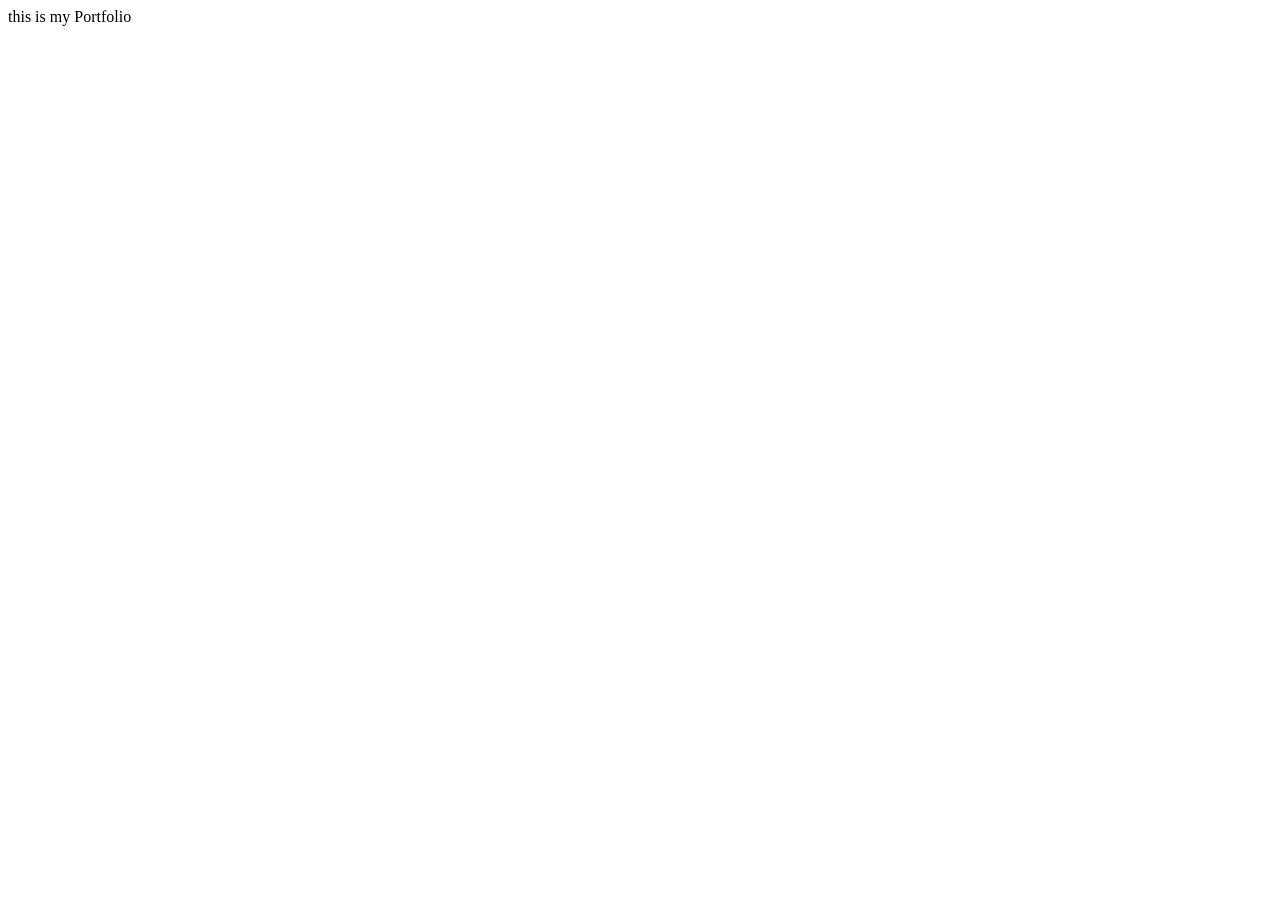
==== index.html @ f2a90fbe "Add files via upload" ====
<!DOCTYPE html>
<html lang= "en">
<head>
    <meta charset = "UTF-8">
    <meta http-equiv="X-UA-Compatible" content="IE=edge">
    <meta name="viewport" content="width=device-width, initial-scale=1.0">
    <title>My Portfolio</title>
</head>
<body>
    <hi>this is my Portfolio</hi>
</body>
</html>
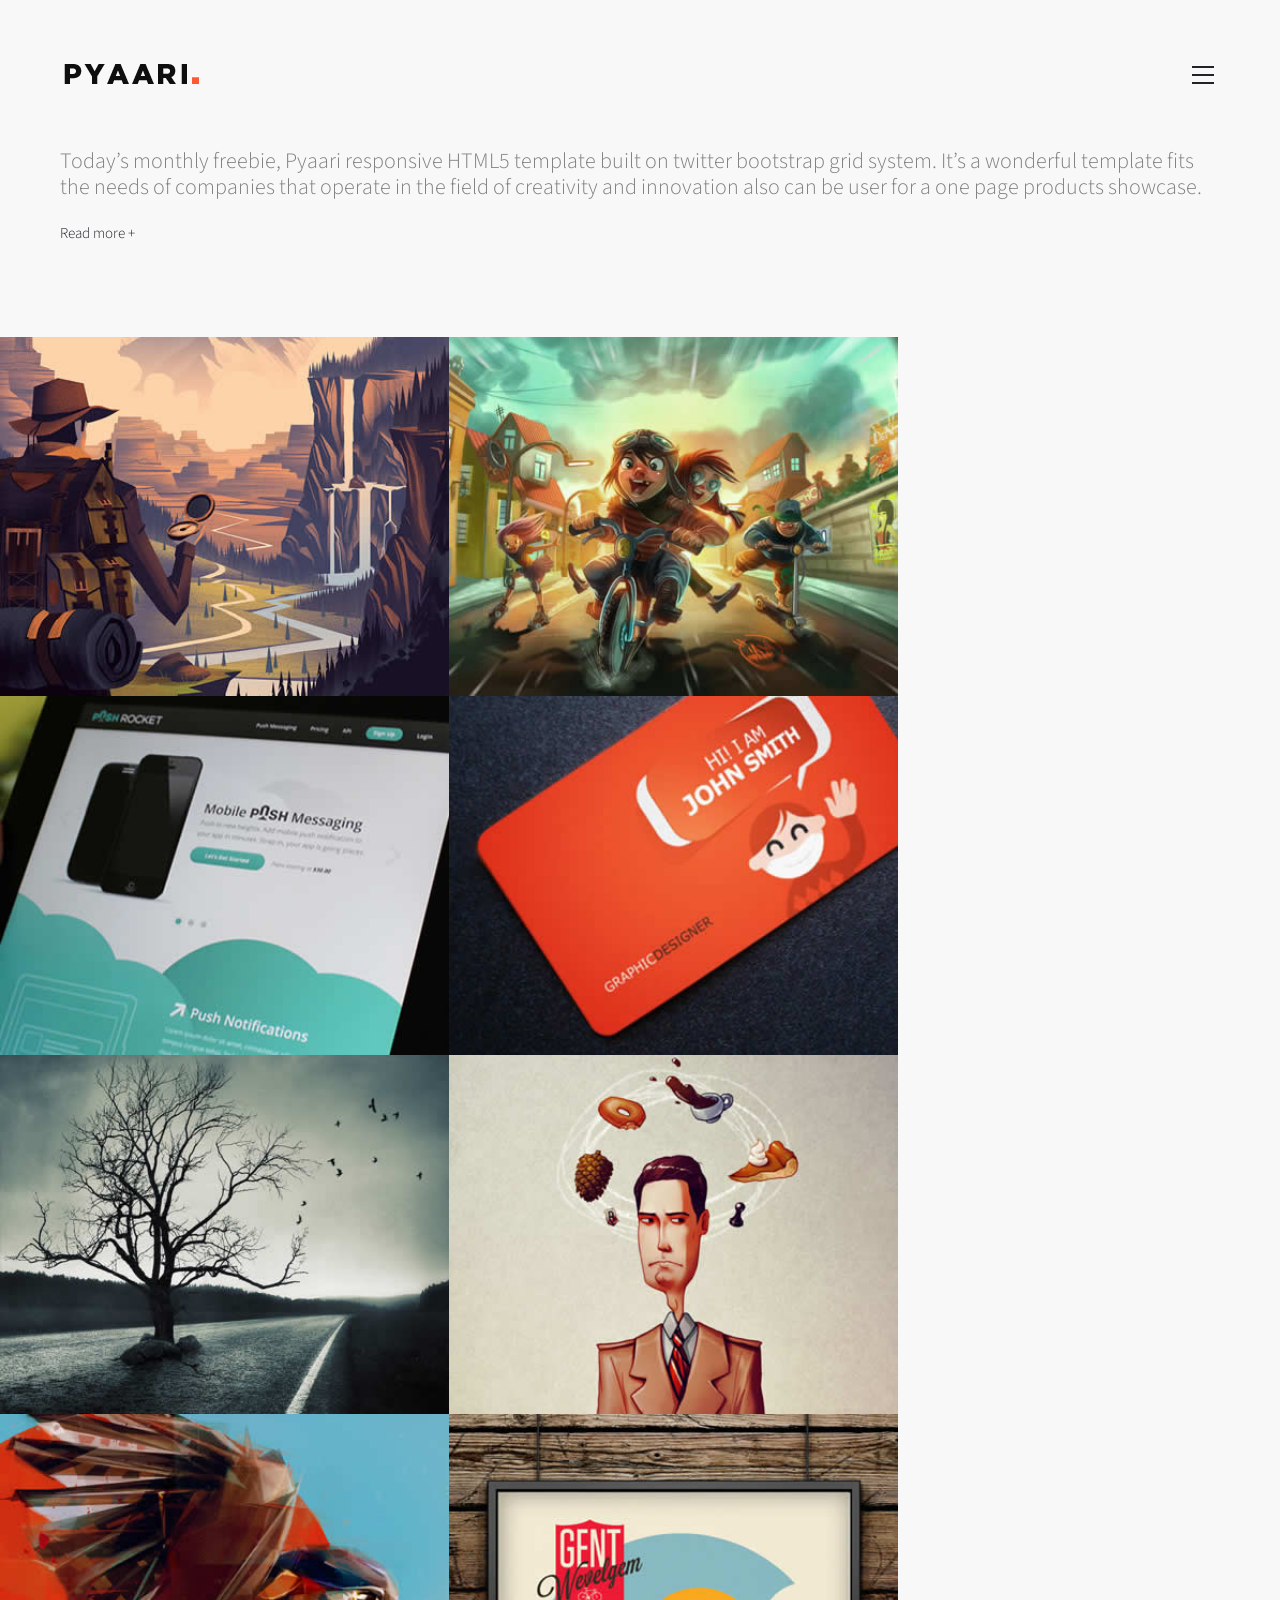
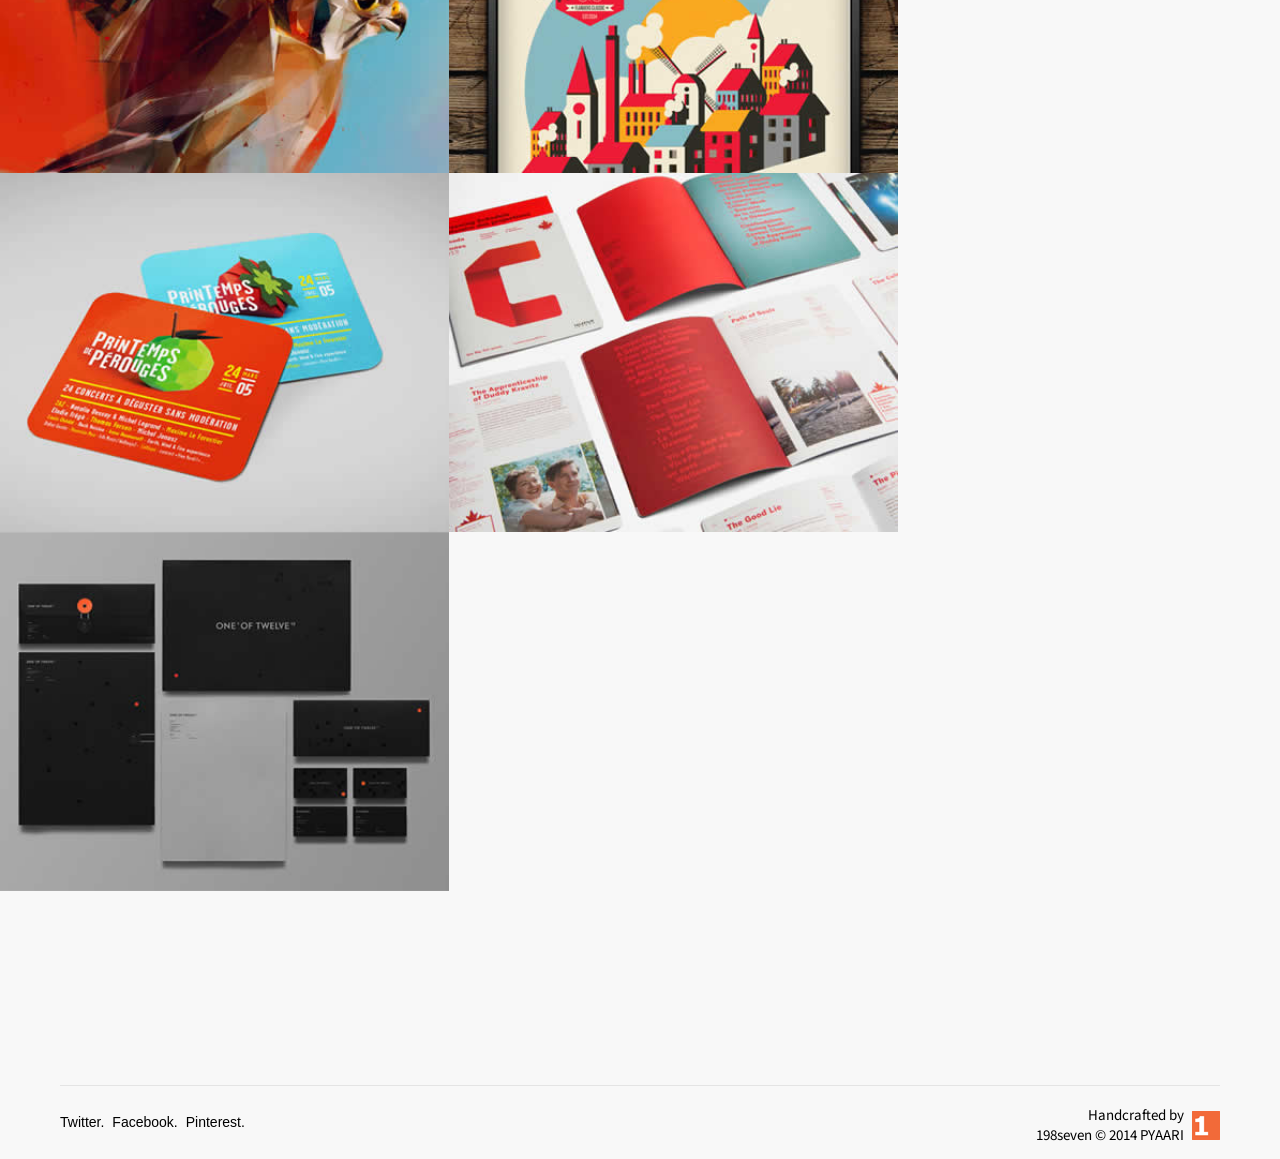
==== commit 8fbdbf0c: "Add files via upload" ====
--- a/index.html
+++ b/index.html
@@ -1,12 +1,121 @@
-<!DOCTYPE html>
-<html lang= "en">
-<head>
-    <meta charset = "UTF-8">
-    <meta http-equiv="X-UA-Compatible" content="IE=edge">
-    <meta name="viewport" content="width=device-width, initial-scale=1.0">
-    <title>My Portfolio</title>
-</head>
-<body>
-    <hi>this is my Portfolio</hi>
-</body>
+<!DOCTYPE html>
+<html class="no-js">
+<head>
+
+
+    <!-- Meta info -->
+    <meta http-equiv="Content-Type" content="text/html;charset=utf-8">
+    <meta name="viewport" content="width=device-width, initial-scale=1.0">
+    <title>Pyaari Free Website HTML Template - By 198seven</title>
+    <meta content="" name="description">
+    <meta name="author" content="">
+    <meta name="format-detection" content="">
+
+    <!-- Styles -->
+    <link href='http://fonts.googleapis.com/css?family=Source+Sans+Pro:300,400,600' rel='stylesheet' type='text/css'>
+    <link href="styles/main.css" rel="stylesheet" media="screen, print" type="text/css">
+    <script src="lib/modernizr-2.6.2.js"></script>
+</head>
+<body>
+    <div id="container" style="left: 0px;">
+        <section id="content">
+            
+<header>
+    <div id="pfd">
+        <a href="index.html">
+            <img src="images/pyaari-logo.png" alt="Pyaari Website - For Website and Graphic Designers">
+        </a>
+    </div>
+    <div id="preamble" class="home">
+        <div class="preamble">
+	<h1>
+		Today’s monthly freebie, Pyaari responsive HTML5 template built on twitter bootstrap grid system. It’s a wonderful template fits the needs of companies that operate in the field of creativity and innovation also can be user for a one page products showcase.</h1>
+	<p class="em" style="display: none;">
+		If you are interested in contributing to this site and have something you would like to share by writing an article or offering freebies, please don’t hesitate to <a href="mailto:contact@198seven.com">write me an email</a></p>
+	<a class="read-more" href="#">Read more +</a></div>
+<p>&nbsp;
+	</p>
+
+    </div>
+</header>
+<div id="our-work">
+    <ul>
+<li><a href="project-detail-page.html"><img src="images/work/project-1.jpg" alt="Pyaari"><div class="overlay"><summary><h2>198seven</h2><h3>Pencil work, Adobe illustrator</h3></summary><div class="loves"><span>77</span></div></div></a></li>
+<li><a href="project-detail-page.html"><img src="images/work/project-2.jpg" alt="Pyaari"><div class="overlay"><summary><h2>Chaosina</h2><h3>Identity, Website &amp; Photography</h3></summary><div class="loves"><span>22</span></div></div></a></li>
+<li><a href="project-detail-page.html"><img src="images/work/project-3.jpg" alt="Pyaari"><div class="overlay"><summary><h2>198seven</h2><h3>Website &amp; Brandind</h3></summary><div class="loves"><span>12</span></div></div></a></li>
+<li><a href="project-detail-page.html"><img src="images/work/project-4.jpg" alt="Pyaari"><div class="overlay"><summary><h2>Illustration</h2><h3>Pencil work, Adobe illustrator</h3></summary><div class="loves"><span>77</span></div></div></a></li>
+<li><a href="project-detail-page.html"><img src="images/work/project-5.jpg" alt="Pyaari"><div class="overlay"><summary><h2>Chaosina</h2><h3>Identity, Website &amp; Photography</h3></summary><div class="loves"><span>22</span></div></div></a></li>
+<li><a href="project-detail-page.html"><img src="images/work/project-7.jpg" alt="Pyaari"><div class="overlay"><summary><h2>198seven</h2><h3>Website &amp; Brandind</h3></summary><div class="loves"><span>12</span></div></div></a></li><br>
+<li><a href="project-detail-page.html"><img src="images/work/project-8.jpg" alt="Pyaari"><div class="overlay"><summary><h2>Illustration</h2><h3>Pencil work, Adobe illustrator</h3></summary><div class="loves"><span>77</span></div></div></a></li>
+<li><a href="project-detail-page.html"><img src="images/work/project-9.jpg" alt="Pyaari"><div class="overlay"><summary><h2>Chaosina</h2><h3>Identity, Website &amp; Photography</h3></summary><div class="loves"><span>22</span></div></div></a></li>
+<li><a href="project-detail-page.html"><img src="images/work/project-10.jpg" alt="Pyaari"><div class="overlay"><summary><h2>198seven</h2><h3>Website &amp; Brandind</h3></summary><div class="loves"><span>12</span></div></div></a></li>
+<li><a href="project-detail-page.html"><img src="images/work/project-11.jpg" alt="Pyaari"><div class="overlay"><summary><h2>Chaosina</h2><h3>Identity, Website &amp; Photography</h3></summary><div class="loves"><span>22</span></div></div></a></li>
+<li><a href="project-detail-page.html"><img src="images/work/project-6.jpg" alt="Pyaari"><div class="overlay"><summary><h2>198seven</h2><h3>Website &amp; Brandind</h3></summary><div class="loves"><span>12</span></div></div></a></li>
+
+</ul>
+</div>
+</section>
+
+       <footer id="msf">
+            <div class="wrapper">
+                <ul id="lets-be-social">
+                    <li>
+                        <a href="https://twitter.com/198sevenblog" rel="external" target="_blank" title="Follow 198seven on Twitter">Twitter.</a>
+                    </li>
+                    <li>
+                        <a href="https://www.facebook.com/198sevenblog" rel="external" target="_blank" title="Be 198seven Facebook friend">Facebook.</a>
+                    </li>
+                    <li>
+                        <a href="http://www.pinterest.com/198seven" rel="external" target="_blank" title="My Pinterest pins">Pinterest.</a>
+                    </li>
+                </ul>
+                
+                <div id="legal">
+                	<span>Handcrafted by<br>198seven &copy; 2014 PYAARI</span>
+                </div>
+                
+            </div><!-- wrapper -->
+        </footer><!-- footer -->
+    </div><!-- container -->
+    
+    
+    <nav id="toc">
+        <ul>
+            <li>
+                <a class="active" href="index.html">Work.</a></li>
+            <li>
+                <a href="about.html">About.</a></li>
+            <li>
+                <a href="what-we-do.html">What we do.</a></li>
+        </ul>
+	</nav>
+       
+       
+    <div id="no-script">
+        <div>
+            <p>
+                The Pyaari website is fully responsive and requires Javascript.<br>
+                Please <a href="http://enable-javascript.com/">enable javascript</a> to use this site without issue.</p>
+        </div>
+    </div><!-- no-script -->
+    
+    
+    <script src="ajax/jquery-1.11.0.min.js"></script>
+    <script src="scripts/pyaari-main.1.0.js"></script>
+    <script src="scripts/pyaari-menu.1.0.js"></script>
+    <script>
+        $(document).ready(function () {
+            PfdMenu._ctor();
+        });
+    </script>
+    
+
+    <script>
+    	$(document).ready(function(){
+	       ReadMore.init();
+    	})
+    </script>
+
+
+</body>
 </html>
--- a/styles/main.css
+++ b/styles/main.css
@@ -0,0 +1,71 @@
+* {
+  -moz-appearance: none;
+  -moz-border-radius: 0;
+  -webkit-appearance: none;
+  -webkit-border-radius: 0;
+  margin: 0;
+  padding: 0; }
+
+.cf {
+  zoom: 1; }
+
+.cf:after,
+.cf:before {
+  content: ' ';
+  display: table; }
+
+.cf:after {
+  clear: both; }
+
+a:link,
+a:visited {
+  color: inherit; }
+
+a:hover,
+a:active {
+  outline: 0; }
+
+a:focus {
+  outline: thin dotted; }
+
+h1, h2, h3, h4, h5, h6 {
+  font-size: 100%; }
+
+img {
+  border-style: none;
+  vertical-align: bottom; }
+
+fieldset {
+  border-style: none; }
+
+html, body {
+  height: 100%; }
+
+body {
+  -moz-text-size-adjust: none;
+  -ms-text-size-adjust: none;
+  -webkit-text-size-adjust: none;
+  background-color: #f8f8f8;
+  font: normal normal 62.5%/1em 'Source Sans Pro', sans-serif;
+  font-size: 62.5%; }
+
+article, aside, details, figcaption, figure, footer, header, hgroup, main, menu, nav, section, summary {
+  display: block; }
+
+audio, canvas, video {
+  display: inline-block; }
+
+
+
+#no-script{background-color:#212328;color:#80807e;display:none;left:0;height:130px;position:fixed;top:0;width:100%;z-index:10000}
+#no-script div{font-size:14px;font-weight:300;line-height:1em;padding:60px;text-align:left;width:100%;}
+#no-script a{color:#fff;text-decoration:underline;}
+#no-script a:active,#no-script a:hover{color:#80807e;text-decoration:none;}
+.no-js #no-script{display:block;}
+.no-js body{margin-top:75px;}
+#container{min-height:100%;position:relative;}
+section#content{padding-bottom:194px;}
+section#content .strong{color:#212328;}
+section#content header{padding:0 60px 60px;}
+section#content #pfd{padding:60px 0}
+section#content #pfd img{height:28px;width:140px}section#content #preamble,section#content article{max-width:1200px}section#content #preamble h1,section#content article h1{color:#212328;font:300 22px/1.2em Source Sans Pro,sans-serif;padding-bottom:1em}section#content #preamble h2,section#content article h2{color:#80807e;font:300 15px/1.4em museo-sans,sans-serif;padding-bottom:1em}section#content #preamble h3,section#content article h3{color:#212328;font:300 15px/1.4em museo-sans,sans-serif}section#content #preamble p,section#content article p{color:#80807e;font:300 15px/1.2em Source Sans Pro,sans-serif;padding-bottom:1em}section#content #preamble p.space-after,section#content article p.space-after{padding-bottom:50px}section#content #preamble .em,section#content article .em{color:#80807e;font:300 22px/1.2em Source Sans Pro,sans-serif;padding-bottom:1em}section#content #preamble a,section#content article a{border-bottom:1px solid #212328;color:#212328;text-decoration:none}section#content #preamble a:hover,section#content article a:hover{border-bottom-color:#80807e;color:#80807e}section#content #preamble.home h1{color:#80807e}section#content #our-work{zoom:1}section#content #our-work:after,section#content #our-work:before{content:' ';display:table}section#content #our-work:after{clear:both}section#content #our-work{margin-bottom:0}section#content #our-work ul{list-style:none}section#content #our-work ul li{display:block;float:left;height:359px;width:449px;position:relative}section#content #our-work ul li a{text-decoration:none}section#content #our-work ul li img{width:100%}section#content #our-work ul li .overlay{background-color:rgba(248,129,75,.9);height:100%;left:0;position:absolute;top:0;width:100%;opacity:0;-webkit-transition:all .4s ease-in-out;-moz-transition:all .4s ease-in-out;-o-transition:all .4s ease-in-out;-ms-transition:all .4s ease-in-out;transition:all .4s ease-in-out}section#content #our-work ul li .overlay:hover{background-color:rgba(248,129,75,.9);height:100%;left:0;position:absolute;top:0;width:100%;opacity:1;-webkit-transition:all .4s ease-in-out;-moz-transition:all .4s ease-in-out;-o-transition:all .4s ease-in-out;-ms-transition:all .4s ease-in-out;transition:all .4s ease-in-out}section#content #our-work ul li .overlay summary{bottom:30px;left:60px;padding-right:30px;position:absolute}section#content #our-work ul li .overlay summary h2{background:url(../images/pfd-sprites.png) no-repeat left bottom;color:#fff;font:400 20px/1em Source Sans Pro,sans-serif;padding-bottom:15px}section#content #our-work ul li .overlay summary h3{color:#813815;font:300 15px/0.9em Source Sans Pro,sans-serif;padding-top:12px}section#content #our-work ul li .overlay .loves{-moz-borderradius:40px;-webkit-borderradius:40px;background-color:#fff;border-radius:40px;height:80px;position:absolute;right:60px;text-align:center;top:60px;width:80px}section#content #our-work ul li .overlay .loves span{background:transparent url(../images/pfd-sprites.png) no-repeat right -121px;color:#ed7b47;font:300 15px/1.4em museo-sans,sans-serif;line-height:80px;padding-right:25px}section#content #pfd-work{position:relative;zoom:1}section#content #pfd-work footer{bottom:-80px;padding:50px 60px 0;position:absolute;right:0}section#content #pfd-work footer #other-projects{float:right;list-style:none}section#content #pfd-work footer #other-projects li{float:left;margin-left:12px}section#content #pfd-work footer #other-projects a{background:#f8f8f8 url(../images/pfd-sprites.png) no-repeat;display:block;height:30px;text-indent:-8000px;width:34px}section#content #pfd-work footer #other-projects a.previous-work{background-position:0 -30px}section#content #pfd-work footer #other-projects a.next-work{background-position:0 -60px}section#content #pfd-work:after,section#content #pfd-work:before{content:' ';display:table}section#content #pfd-work:after{clear:both}section#content #work-bio{left:0;position:fixed;top:0;width:40%}section#content #work-bio #preamble h1{line-height:1em;padding-bottom:0}section#content #work-bio #preamble h2,section#content #work-bio #preamble p.space-after{padding-bottom:50px}section#content #work-bio #links{height:80px;list-style:none;margin:40px 0}section#content #work-bio #links li{float:left;margin-right:40px}section#content #work-bio #links #ilovethis{-moz-borderradius:40px;-webkit-borderradius:40px;background-color:#fc3e3c;border-radius:40px;cursor:pointer;display:block;height:80px;text-align:center;width:80px}section#content #work-bio #links #ilovethis span{background:transparent url(../images/pfd-sprites.png) no-repeat right -201px;color:#fff;font:300 15px/1.4em museo-sans,sans-serif;line-height:80px;padding-right:25px}section#content #work-bio #links #ilovethis.unloved,section#content #work-bio #links #ilovethis:hover{background:#212328 url(../images/pfd-sprites.png) no-repeat 10px -170px}section#content #work-bio #links #ilovethis.unloved span,section#content #work-bio #links #ilovethis:hover span{display:none}section#content #work-bio #links #ilovethis.loved:hover{background-image:none}section#content #work-bio #links #ilovethis.loved:hover span{display:inline}section#content #work-bio #links #home{-moz-borderradius:40px;-webkit-borderradius:40px;background:#fc3e3c url(../images/pfd-sprites.png) no-repeat 50% -250px;border-radius:40px;cursor:pointer;display:block;height:80px;text-indent:-8000px;width:80px}section#content #work-visuals{float:right;width:60%}section#content #work-visuals ul{list-style:none}section#content #work-visuals ul li{line-height:0;margin-bottom:10px}section#content #work-visuals ul li img{width:100%}section#content #preamble a.read-more{border-style:none;color:#212328;font:300 15px/1.4em Source Sans Pro,sans-serif;text-decoration:none}section#content #preamble a.read-more:hover{color:#80807e}section #what-we-do header{background:transparent url(../images/grass.jpg) no-repeat 50% top fixed;padding:0 60px}section#content #what-we-do header #preamble{padding-bottom:60px}section #what-we-do article{padding:120px 60px}section #what-we-do article h2{color:#212328;font:300 22px/1.2em Source Sans Pro,sans-serif}section#content footer#msf{bottom:0;left:0;position:absolute;width:100%}footer#msf .wrapper{border-top:1px solid #e4e4e4;height:73px;margin:0 60px}footer#msf ul#lets-be-social{float:left;width:230px;list-style:none}footer#msf ul#lets-be-social li{float:left;padding-right:8px}footer#msf div#legal{float:right;font:400 15px/1em Source Sans Pro,sans-serif;text-align:right;width:300px}footer#msf div#legal span{padding-right:36px}footer#msf li a,footer#msf span{line-height:73px}footer#msf #legal span{line-height:20px;margin-top:20px;display:block;background:url(../images/footer-198seven.png) right center no-repeat}footer#msf a{font:300 14px museo-sans,sans-serif;text-decoration:none}footer#msf a:hover{color:#80807e}nav#toc{background-color:#212328;height:100%;position:fixed;right:-240px;top:0;width:240px}nav#toc ul{list-style:none;padding:60px 40px 0}nav#toc ul li{border-top:1px solid #424650;padding:4px 0 5px}nav#toc ul li a{color:#80807e;font:300 15px/2em museo-sans,sans-serif;text-decoration:none}nav#toc ul li a.active,nav#toc ul li a:hover{color:#fff}nav#toc ul li:first-child{border-top:none}nav#toc a#toc-actuator{background:#f8f8f8 url(../images/pfd-sprites.png) no-repeat left top;cursor:pointer;display:block;height:30px;left:-94px;position:absolute;text-indent:-8000px;top:60px;width:34px;z-index:5000}@media screen and (max-width:1200px){footer#msf .wrapper{margin:0 30px}section#content header{padding:0 30px 60px}section#content #pfd{padding-top:30px}section#content #our-work ul li .overlay summary{left:30px}section#content #our-work ul li .overlay .loves{right:30px;top:30px}section#content #pfd-work footer{padding:50px 30px 0}section#content #what-we-do header{padding:0 30px}section#content #what-we-do article{padding:120px 30px}section#content #what-we-do #web-design .parallax{background:#ededeb url(/images/web-development-med.jpg) no-repeat 50% 0!important;height:750px}section#content #what-we-do #identity article{padding:120px 30px}nav#toc ul{padding-top:30px}nav#toc a#toc-actuator{left:-64px;top:30px}}@media screen and (max-width:768px){section#content #work-bio{float:none;position:relative;width:auto}section#content #work-visuals{float:none;width:auto}section#content #pfd-work #links{display:none}section#content #what-we-do section{height:auto!important}section#content #what-we-do section article{padding:60px 30px}section#content #what-we-do #web-design .parallax{background:#ededeb url(/images/web-development-sm.jpg) no-repeat 50% 0!important;height:460px}section#content #what-we-do #identity{border-bottom:none}section#content #what-we-do #identity article{padding:60px 30px}section#content #pfd-about #example-photographs li,section#content #what-we-do #photography #example-photographs li{width:100%!important}section#content p.em{font:300 15px/1.4em museo-sans,sans-serif!important}}@media screen and (max-width:460px){section#content{padding-bottom:234px}section#content #what-we-do #photography #example-photographs li{min-height:50px}footer#msf .wrapper{padding:20px 0}footer#msf ul#lets-be-social{float:none;width:auto;zoom:1}footer#msf ul#lets-be-social:after,footer#msf ul#lets-be-social:before{content:' ';display:table}footer#msf ul#lets-be-social:after{clear:both}footer#msf div#legal{float:none;width:auto}footer#msf div#legal span{display:block;padding-left:0;text-align:left}footer#msf li a,footer#msf span{line-height:2em}}
